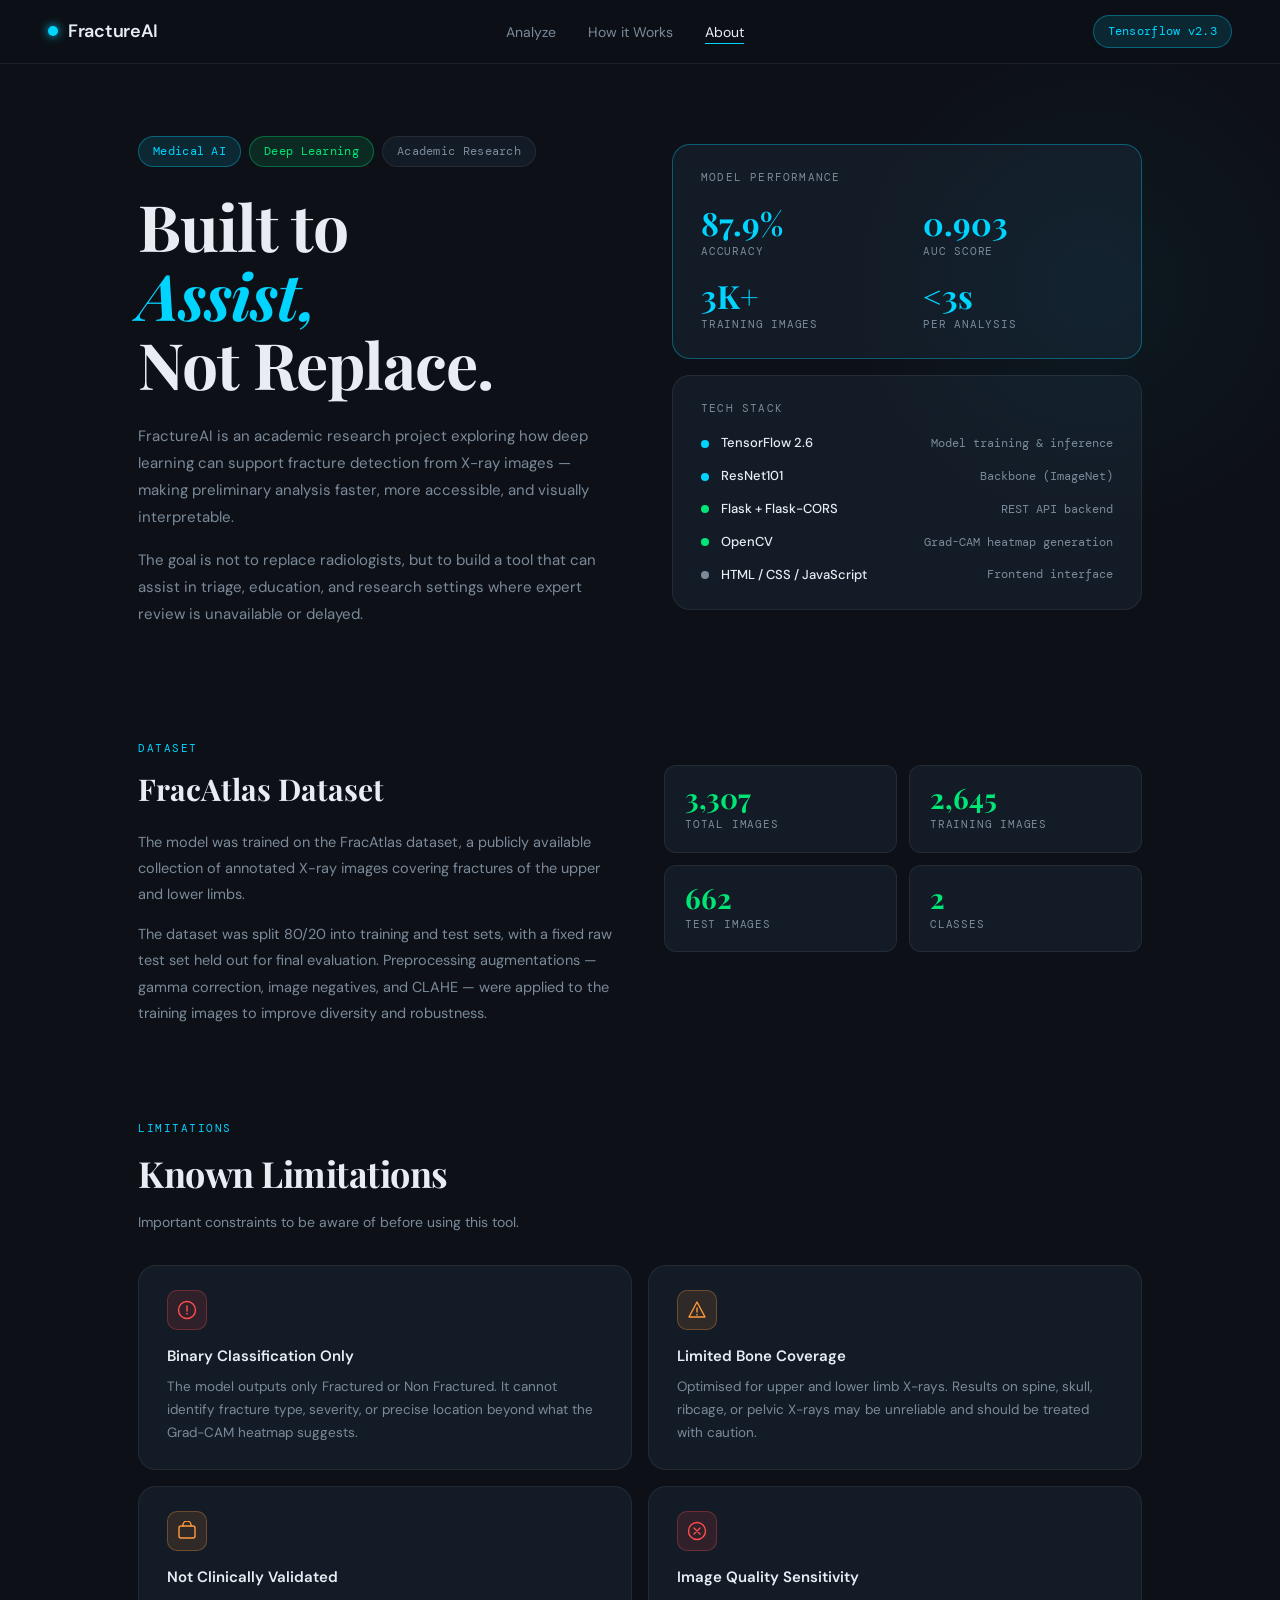
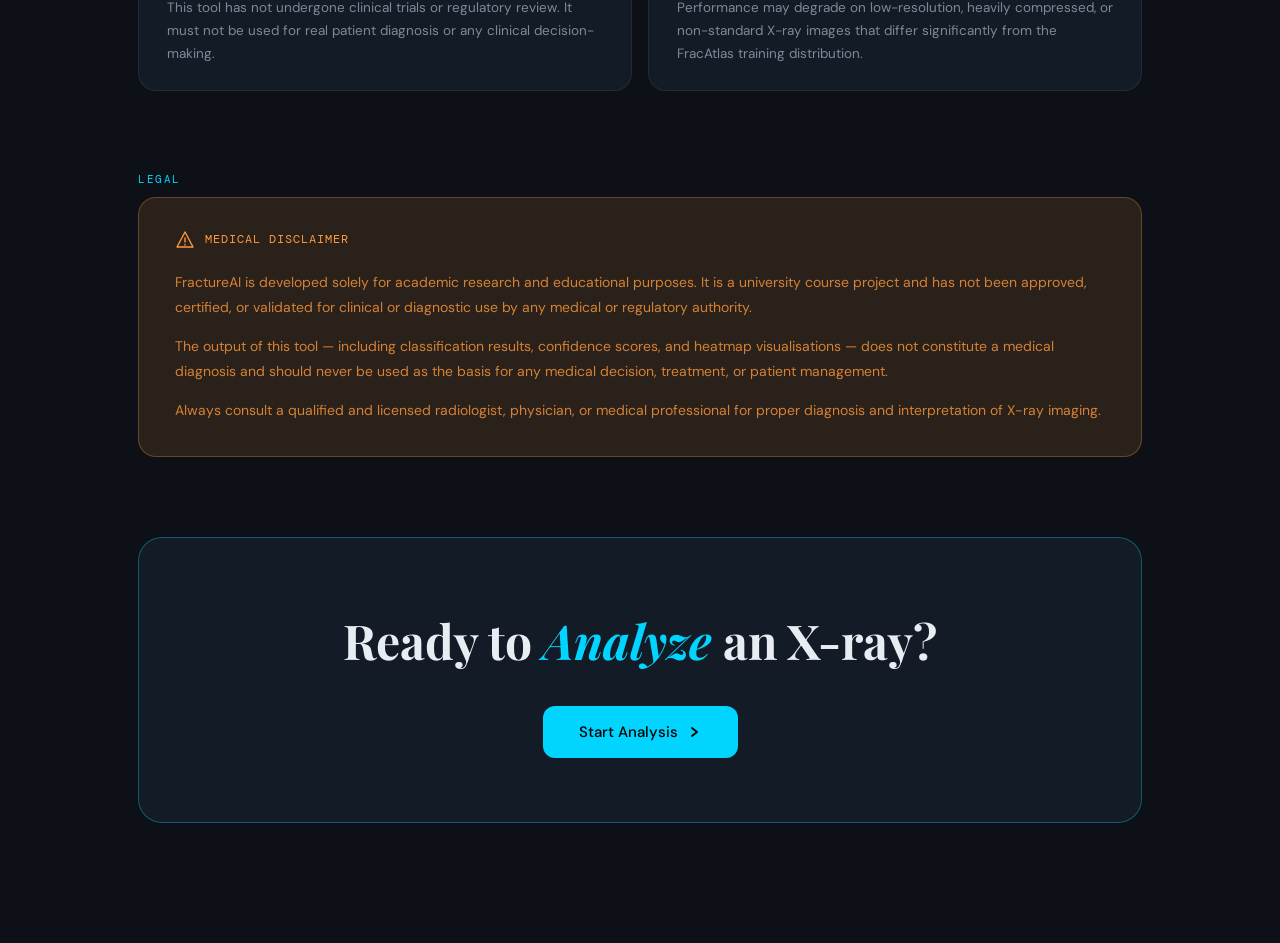
==== about.html @ 962eedee "Initial commit" ====
<!DOCTYPE html>
<html lang="en">
<head>
  <meta charset="UTF-8" />
  <meta name="viewport" content="width=device-width, initial-scale=1.0" />
  <title>FractureAI — About</title>
  <link rel="preconnect" href="https://fonts.googleapis.com" />
  <link href="https://fonts.googleapis.com/css2?family=Playfair+Display:ital,wght@0,700;1,700&family=DM+Mono:wght@400;500&family=DM+Sans:wght@300;400;500;600&display=swap" rel="stylesheet" />
  <link rel="stylesheet" href="style.css" />
  <link rel="stylesheet" href="about.css" />
</head>
<body>

  <!-- ── NAVBAR ── -->
  <nav class="navbar">
    <a class="logo" href="index.html">
      <span class="logo-dot"></span>
      FractureAI
    </a>
    <ul class="nav-links">
      <li><a href="index.html">Analyze</a></li>
      <li><a href="how-it-works.html">How it Works</a></li>
      <li><a href="about.html" class="active">About</a></li>
    </ul>
    <span class="tf-badge">Tensorflow v2.3</span>
  </nav>

  <main class="about-main">

    <!-- ── HERO ── -->
    <header class="about-hero">
      <div class="about-hero-left">
        <div class="about-tags">
          <span class="about-tag cyan-tag">Medical AI</span>
          <span class="about-tag green-tag">Deep Learning</span>
          <span class="about-tag muted-tag">Academic Research</span>
        </div>
        <h1>Built to<br><em>Assist,</em><br>Not Replace.</h1>
        <p class="about-intro">
          FractureAI is an academic research project exploring how deep learning
          can support fracture detection from X-ray images — making preliminary
          analysis faster, more accessible, and visually interpretable.
        </p>
        <p class="about-intro">
          The goal is not to replace radiologists, but to build a tool that can
          assist in triage, education, and research settings where expert review
          is unavailable or delayed.
        </p>
      </div>

      <div class="about-hero-right">
        <div class="metrics-card">
          <div class="metrics-card-label">Model Performance</div>
          <div class="metrics-grid">
            <div class="metric-item">
              <span class="metric-val">87.9%</span>
              <span class="metric-label">Accuracy</span>
            </div>
            <div class="metric-item">
              <span class="metric-val">0.903</span>
              <span class="metric-label">AUC Score</span>
            </div>
            <div class="metric-item">
              <span class="metric-val">3K+</span>
              <span class="metric-label">Training Images</span>
            </div>
            <div class="metric-item">
              <span class="metric-val">&lt;3s</span>
              <span class="metric-label">Per Analysis</span>
            </div>
          </div>
        </div>

        <div class="stack-card">
          <div class="stack-card-label">Tech Stack</div>
          <div class="stack-list">
            <div class="stack-item">
              <span class="stack-dot cyan"></span>
              <span class="stack-name">TensorFlow 2.6</span>
              <span class="stack-role">Model training &amp; inference</span>
            </div>
            <div class="stack-item">
              <span class="stack-dot cyan"></span>
              <span class="stack-name">ResNet101</span>
              <span class="stack-role">Backbone (ImageNet)</span>
            </div>
            <div class="stack-item">
              <span class="stack-dot green"></span>
              <span class="stack-name">Flask + Flask-CORS</span>
              <span class="stack-role">REST API backend</span>
            </div>
            <div class="stack-item">
              <span class="stack-dot green"></span>
              <span class="stack-name">OpenCV</span>
              <span class="stack-role">Grad-CAM heatmap generation</span>
            </div>
            <div class="stack-item">
              <span class="stack-dot muted"></span>
              <span class="stack-name">HTML / CSS / JavaScript</span>
              <span class="stack-role">Frontend interface</span>
            </div>
          </div>
        </div>
      </div>
    </header>

    <!-- ── DATASET ── -->
    <section class="about-section">
      <div class="about-section-label">Dataset</div>
      <div class="dataset-grid">
        <div class="dataset-text">
          <h2>FracAtlas Dataset</h2>
          <p>
            The model was trained on the FracAtlas dataset, a publicly available
            collection of annotated X-ray images covering fractures of the upper
            and lower limbs.
          </p>
          <p>
            The dataset was split 80/20 into training and test sets, with a fixed
            raw test set held out for final evaluation. Preprocessing augmentations
            — gamma correction, image negatives, and CLAHE — were applied to the
            training images to improve diversity and robustness.
          </p>
        </div>
        <div class="dataset-stats">
          <div class="dataset-stat-card">
            <span class="ds-val">3,307</span>
            <span class="ds-label">Total images</span>
          </div>
          <div class="dataset-stat-card">
            <span class="ds-val">2,645</span>
            <span class="ds-label">Training images</span>
          </div>
          <div class="dataset-stat-card">
            <span class="ds-val">662</span>
            <span class="ds-label">Test images</span>
          </div>
          <div class="dataset-stat-card">
            <span class="ds-val">2</span>
            <span class="ds-label">Classes</span>
          </div>
        </div>
      </div>
    </section>

    <!-- ── LIMITATIONS ── -->
    <section class="about-section">
      <div class="about-section-label">Limitations</div>
      <h2 class="section-h2">Known Limitations</h2>
      <p class="section-sub">Important constraints to be aware of before using this tool.</p>

      <div class="limits-grid">
        <div class="limit-card">
          <div class="limit-icon red-icon">
            <svg width="20" height="20" viewBox="0 0 20 20" fill="none">
              <circle cx="10" cy="10" r="8.5" stroke="currentColor" stroke-width="1.4"/>
              <path d="M10 6v5M10 13.5v.5" stroke="currentColor" stroke-width="1.5" stroke-linecap="round"/>
            </svg>
          </div>
          <h4>Binary Classification Only</h4>
          <p>The model outputs only Fractured or Non Fractured. It cannot identify fracture type, severity, or precise location beyond what the Grad-CAM heatmap suggests.</p>
        </div>

        <div class="limit-card">
          <div class="limit-icon orange-icon">
            <svg width="20" height="20" viewBox="0 0 20 20" fill="none">
              <path d="M10 2L2 17h16L10 2z" stroke="currentColor" stroke-width="1.4" stroke-linejoin="round" fill="none"/>
              <path d="M10 8v4M10 14.5v.5" stroke="currentColor" stroke-width="1.4" stroke-linecap="round"/>
            </svg>
          </div>
          <h4>Limited Bone Coverage</h4>
          <p>Optimised for upper and lower limb X-rays. Results on spine, skull, ribcage, or pelvic X-rays may be unreliable and should be treated with caution.</p>
        </div>

        <div class="limit-card">
          <div class="limit-icon orange-icon">
            <svg width="20" height="20" viewBox="0 0 20 20" fill="none">
              <rect x="2" y="5" width="16" height="12" rx="2" stroke="currentColor" stroke-width="1.4" fill="none"/>
              <path d="M6 5V4a4 4 0 018 0v1" stroke="currentColor" stroke-width="1.4" stroke-linecap="round"/>
            </svg>
          </div>
          <h4>Not Clinically Validated</h4>
          <p>This tool has not undergone clinical trials or regulatory review. It must not be used for real patient diagnosis or any clinical decision-making.</p>
        </div>

        <div class="limit-card">
          <div class="limit-icon red-icon">
            <svg width="20" height="20" viewBox="0 0 20 20" fill="none">
              <circle cx="10" cy="10" r="8.5" stroke="currentColor" stroke-width="1.4"/>
              <path d="M7 7l6 6M13 7l-6 6" stroke="currentColor" stroke-width="1.4" stroke-linecap="round"/>
            </svg>
          </div>
          <h4>Image Quality Sensitivity</h4>
          <p>Performance may degrade on low-resolution, heavily compressed, or non-standard X-ray images that differ significantly from the FracAtlas training distribution.</p>
        </div>
      </div>
    </section>

    <!-- ── DISCLAIMER ── -->
    <section class="about-section">
      <div class="about-section-label">Legal</div>
      <div class="full-disclaimer">
        <div class="disclaimer-header">
          <svg width="20" height="20" viewBox="0 0 20 20" fill="none">
            <path d="M10 2L2 17h16L10 2z" stroke="currentColor" stroke-width="1.4" stroke-linejoin="round" fill="none"/>
            <path d="M10 8v4M10 14.5v.5" stroke="currentColor" stroke-width="1.4" stroke-linecap="round"/>
          </svg>
          <span>Medical Disclaimer</span>
        </div>
        <p>
          FractureAI is developed solely for academic research and educational purposes.
          It is a university course project and has not been approved, certified, or
          validated for clinical or diagnostic use by any medical or regulatory authority.
        </p>
        <p>
          The output of this tool — including classification results, confidence scores,
          and heatmap visualisations — does not constitute a medical diagnosis and should
          never be used as the basis for any medical decision, treatment, or patient management.
        </p>
        <p>
          Always consult a qualified and licensed radiologist, physician, or medical
          professional for proper diagnosis and interpretation of X-ray imaging.
        </p>
      </div>
    </section>

    <!-- ── CTA ── -->
    <section class="about-cta">
      <h2>Ready to <em>Analyze</em> an X-ray?</h2>
      <a href="index.html" class="btn btn-cyan" style="text-decoration:none; display:inline-flex; align-items:center; gap:8px; padding:14px 36px; border-radius:12px;">
        Start Analysis
        <svg width="16" height="16" viewBox="0 0 16 16" fill="none">
          <path d="M6 4l5 4-5 4" stroke="currentColor" stroke-width="1.8" stroke-linecap="round" stroke-linejoin="round"/>
        </svg>
      </a>
    </section>

  </main>

</body>
</html>
---- style.css ----
/* =============================================
   FractureAI — style.css
   ============================================= */

/* ── Reset & Base ── */
*, *::before, *::after {
  box-sizing: border-box;
  margin: 0;
  padding: 0;
}

:root {
  --bg:           #0d1117;
  --bg-2:         #131b26;
  --bg-3:         #1a2332;
  --bg-4:         #1f2c3d;

  --cyan:         #00d4ff;
  --cyan-dim:     rgba(0, 212, 255, 0.12);
  --cyan-border:  rgba(0, 212, 255, 0.35);

  --green:        #00e676;
  --green-dim:    rgba(0, 230, 118, 0.12);
  --green-border: rgba(0, 230, 118, 0.35);

  --red:          #ff4d4d;
  --red-dim:      rgba(255, 77, 77, 0.12);
  --red-border:   rgba(255, 77, 77, 0.3);

  --orange:       #ff9a3c;
  --orange-dim:   rgba(255, 154, 60, 0.12);
  --orange-border:rgba(255, 154, 60, 0.3);

  --text:         #e8edf3;
  --text-muted:   #7b8a9a;
  --text-faint:   #4a5568;

  --border:       rgba(255, 255, 255, 0.07);
  --border-mid:   rgba(255, 255, 255, 0.12);

  --radius-sm:    8px;
  --radius-md:    12px;
  --radius-lg:    18px;
  --radius-xl:    24px;

  --font-display: 'Playfair Display', serif;
  --font-mono:    'DM Mono', monospace;
  --font-body:    'DM Sans', sans-serif;
}

html {
  scroll-behavior: smooth;
}

body {
  background-color: var(--bg);
  color: var(--text);
  font-family: var(--font-body);
  font-size: 16px;
  line-height: 1.6;
  min-height: 100vh;
  overflow-x: hidden;
}

/* ── Utility ── */
.hidden {
  display: none !important;
}

/* ── NAVBAR ── */
.navbar {
  position: sticky;
  top: 0;
  z-index: 200;
  display: flex;
  align-items: center;
  justify-content: space-between;
  padding: 0 48px;
  height: 64px;
  background: rgba(13, 17, 23, 0.88);
  backdrop-filter: blur(18px);
  -webkit-backdrop-filter: blur(18px);
  border-bottom: 1px solid var(--border);
}

.logo {
  display: flex;
  align-items: center;
  gap: 10px;
  font-size: 18px;
  font-weight: 600;
  letter-spacing: -0.3px;
  color: var(--text);
  text-decoration: none;
  transition: opacity 0.2s;
}

.logo:hover {
  opacity: 0.8;
}

.logo-dot {
  width: 10px;
  height: 10px;
  background: var(--cyan);
  border-radius: 50%;
  box-shadow: 0 0 10px var(--cyan);
  animation: glow-pulse 2.4s ease-in-out infinite;
}

.nav-links {
  display: flex;
  align-items: center;
  gap: 32px;
  list-style: none;
}

.nav-links a {
  color: var(--text-muted);
  text-decoration: none;
  font-size: 14px;
  font-weight: 400;
  transition: color 0.2s;
  padding-bottom: 2px;
  border-bottom: 1.5px solid transparent;
}

.nav-links a:hover {
  color: var(--text);
}

.nav-links a.active {
  color: var(--text);
  border-bottom-color: var(--cyan);
}

.tf-badge {
  padding: 6px 14px;
  border: 1px solid var(--cyan-border);
  border-radius: 20px;
  font-size: 12px;
  font-family: var(--font-mono);
  color: var(--cyan);
  background: var(--cyan-dim);
  letter-spacing: 0.3px;
}

/* ── HERO (Upload States) ── */
.hero {
  display: grid;
  grid-template-columns: 1fr 1fr;
  align-items: center;
  gap: 64px;
  padding: 64px 80px;
  min-height: calc(100vh - 64px);
  position: relative;
}

/* Ambient glow */
.hero::before {
  content: '';
  position: absolute;
  top: -150px;
  right: -100px;
  width: 550px;
  height: 550px;
  background: radial-gradient(circle, rgba(0, 212, 255, 0.055) 0%, transparent 70%);
  pointer-events: none;
}

.hero::after {
  content: '';
  position: absolute;
  bottom: -100px;
  left: -100px;
  width: 400px;
  height: 400px;
  background: radial-gradient(circle, rgba(0, 230, 118, 0.03) 0%, transparent 70%);
  pointer-events: none;
}

/* ── Hero Badge ── */
.hero-badge {
  display: inline-flex;
  align-items: center;
  gap: 8px;
  padding: 6px 14px;
  background: var(--green-dim);
  border: 1px solid var(--green-border);
  border-radius: 20px;
  font-size: 12px;
  font-family: var(--font-mono);
  color: var(--green);
  margin-bottom: 28px;
  letter-spacing: 0.2px;
}

.badge-dot {
  width: 7px;
  height: 7px;
  background: var(--green);
  border-radius: 50%;
  animation: glow-pulse 1.8s ease-in-out infinite;
}

/* ── Hero Heading ── */
.hero-left h1 {
  font-family: var(--font-display);
  font-size: clamp(52px, 5.5vw, 76px);
  font-weight: 700;
  line-height: 1.04;
  letter-spacing: -1.5px;
  margin-bottom: 24px;
  animation: fade-up 0.7s ease both;
}

.hero-left h1 em {
  font-style: italic;
  color: var(--cyan);
}

.hero-desc {
  font-size: 15.5px;
  color: var(--text-muted);
  max-width: 440px;
  margin-bottom: 40px;
  line-height: 1.75;
  animation: fade-up 0.7s 0.1s ease both;
}

/* ── Stats Row ── */
.stats-row {
  display: flex;
  align-items: center;
  gap: 32px;
  animation: fade-up 0.7s 0.2s ease both;
}

.stat {
  display: flex;
  flex-direction: column;
  gap: 4px;
}

.stat-val {
  font-family: var(--font-display);
  font-size: 34px;
  font-weight: 700;
  line-height: 1;
  color: var(--text);
}

.stat-label {
  font-family: var(--font-mono);
  font-size: 11px;
  color: var(--text-muted);
  text-transform: uppercase;
  letter-spacing: 1px;
}

.stat-divider {
  width: 1px;
  height: 40px;
  background: var(--border-mid);
}

/* ── Upload Card ── */
.upload-card {
  background: var(--bg-2);
  border: 1.5px dashed var(--cyan-border);
  border-radius: var(--radius-xl);
  padding: 40px 32px;
  text-align: center;
  transition: border-color 0.3s, background 0.3s;
  position: relative;
}

.upload-card.drag-over {
  border-color: var(--cyan);
  background: rgba(0, 212, 255, 0.05);
}

.upload-card.uploaded {
  border-style: solid;
  border-color: var(--green-border);
}

.upload-icon {
  width: 80px;
  height: 80px;
  background: var(--bg-3);
  border: 1px solid var(--cyan-border);
  border-radius: 16px;
  margin: 0 auto 20px;
  display: flex;
  align-items: center;
  justify-content: center;
  color: var(--cyan);
}

.upload-preview-box {
  width: 100%;
  height: 160px;
  background: var(--bg-3);
  border: 1px solid var(--border-mid);
  border-radius: 12px;
  margin-bottom: 16px;
  overflow: hidden;
  display: flex;
  align-items: center;
  justify-content: center;
}

.upload-preview-box img {
  width: 100%;
  height: 100%;
  object-fit: contain;
}

.upload-title {
  font-size: 17px;
  font-weight: 500;
  margin-bottom: 6px;
  color: var(--text);
}

.upload-sub {
  font-size: 13px;
  color: var(--text-muted);
  margin-bottom: 24px;
}

.upload-filename {
  font-size: 13px;
  font-family: var(--font-mono);
  color: var(--text-muted);
  margin-bottom: 16px;
  overflow: hidden;
  text-overflow: ellipsis;
  white-space: nowrap;
}

#fileInput {
  display: none;
}

.fmt-badge {
  display: inline-block;
  margin-top: 16px;
  padding: 4px 12px;
  background: var(--bg-3);
  border: 1px solid var(--border);
  border-radius: var(--radius-sm);
  font-size: 11px;
  font-family: var(--font-mono);
  color: var(--text-faint);
  letter-spacing: 0.5px;
}

/* ── Buttons ── */
.btn {
  display: inline-flex;
  align-items: center;
  justify-content: center;
  gap: 8px;
  padding: 13px 28px;
  border-radius: var(--radius-md);
  font-size: 15px;
  font-weight: 500;
  font-family: var(--font-body);
  cursor: pointer;
  border: none;
  transition: opacity 0.2s, transform 0.15s, background 0.2s;
}

.btn:active {
  transform: scale(0.97);
}

.btn-cyan {
  background: var(--cyan);
  color: #000;
}

.btn-cyan:hover {
  opacity: 0.88;
}

.btn-green {
  background: var(--green);
  color: #000;
  cursor: default;
}

.btn-outline {
  background: transparent;
  color: var(--text);
  border: 1px solid var(--cyan-border);
}

.btn-outline:hover {
  background: var(--cyan-dim);
}

.btn-full {
  width: 100%;
  margin-top: 16px;
}

/* ── ANALYZING SECTION ── */
.analyzing-wrap {
  padding: 56px 80px;
  min-height: calc(100vh - 64px);
  display: flex;
  flex-direction: column;
  gap: 48px;
}

.status-pill {
  display: inline-flex;
  align-items: center;
  gap: 8px;
  padding: 7px 16px;
  border-radius: 20px;
  font-size: 12px;
  font-family: var(--font-mono);
  width: fit-content;
  letter-spacing: 0.3px;
}

.cyan-pill {
  border: 1px solid var(--cyan-border);
  color: var(--cyan);
  background: var(--cyan-dim);
}

.green-pill {
  border: 1px solid var(--green-border);
  color: var(--green);
  background: var(--green-dim);
}

.pulse-dot {
  width: 7px;
  height: 7px;
  border-radius: 50%;
  animation: glow-pulse 1.5s ease-in-out infinite;
}

.pulse-dot.cyan { background: var(--cyan); }
.pulse-dot.green { background: var(--green); }

/* ── Nav Right ── */
.nav-right {
  display: flex;
  align-items: center;
  gap: 12px;
}

.nav-user {
  display: flex;
  align-items: center;
  gap: 7px;
  font-size: 13px;
  color: var(--text-muted);
  font-family: var(--font-mono);
}

.nav-user-dot {
  width: 7px;
  height: 7px;
  background: var(--green);
  border-radius: 50%;
  box-shadow: 0 0 6px var(--green);
}

.nav-login {
  font-size: 14px;
  color: var(--text-muted);
  text-decoration: none;
  transition: color 0.2s;
}
.nav-login:hover { color: var(--text); }

.btn-signup {
  padding: 7px 16px;
  background: var(--cyan);
  color: #000;
  border-radius: var(--radius-sm);
  font-size: 13px;
  font-weight: 600;
  text-decoration: none;
  transition: opacity 0.2s;
}
.btn-signup:hover { opacity: 0.85; }

.btn-logout {
  padding: 7px 14px;
  background: transparent;
  border: 1px solid var(--border-mid);
  border-radius: var(--radius-sm);
  color: var(--text-muted);
  font-size: 13px;
  cursor: pointer;
  font-family: var(--font-body);
  transition: all 0.2s;
}
.btn-logout:hover {
  border-color: var(--red-border);
  color: var(--red);
}

/* ── Analyzing grid — 4 columns to fill empty space ── */
.analyzing-grid {
  display: grid;
  grid-template-columns: 420px 240px 320px;
  gap: 40px;
  align-items: center;
  justify-content: center;
}

/* Mini stats under circle */
.analyzing-stats {
  display: none;
  flex-direction: column;
  gap: 10px;
  margin-top: 20px;
  width: 100%;
}
.analyzing-stat {
  display: flex;
  justify-content: space-between;
  align-items: center;
  padding: 8px 12px;
  background: var(--bg-3);
  border: 1px solid var(--border);
  border-radius: var(--radius-sm);
}
.analyzing-stat-label {
  font-family: var(--font-mono);
  font-size: 10px;
  letter-spacing: 0.8px;
  color: var(--text-faint);
  text-transform: uppercase;
}
.analyzing-stat-val {
  font-family: var(--font-mono);
  font-size: 11px;
  color: var(--cyan);
}

/* Info panel filling the right side */
.analyzing-info-panel {
  display: none;
}
.analyzing-info-title {
  font-family: var(--font-mono);
  font-size: 11px;
  letter-spacing: 1.2px;
  color: var(--text-muted);
  text-transform: uppercase;
  margin-bottom: 4px;
}
.analyzing-info-item {
  display: flex;
  gap: 14px;
  align-items: flex-start;
}
.analyzing-info-dot {
  flex-shrink: 0;
  width: 8px;
  height: 8px;
  background: var(--cyan);
  border-radius: 50%;
  margin-top: 5px;
  box-shadow: 0 0 6px var(--cyan);
}
.analyzing-info-head {
  font-size: 13px;
  font-weight: 600;
  color: var(--text);
  margin-bottom: 4px;
}
.analyzing-info-text {
  font-size: 12px;
  color: var(--text-muted);
  line-height: 1.6;
}
.analyzing-disclaimer {
  font-size: 11px;
  color: var(--text-faint);
  line-height: 1.6;
  padding-top: 12px;
  border-top: 1px solid var(--border);
  font-family: var(--font-mono);
}

/* Analyzing image box */
.analysis-img-box {
  background: var(--bg-2);
  border: 1px solid var(--cyan-border);
  border-radius: var(--radius-lg);
  overflow: hidden;
  aspect-ratio: 1;
  display: flex;
  align-items: center;
  justify-content: center;
  width: 100%;
  max-width: 420px;
  margin: 0 auto;
}

.analysis-img-box img {
  width: 100%;
  height: 100%;
  object-fit: contain;
}

/* Circle progress */
.progress-wrap {
  display: flex;
  flex-direction: column;
  align-items: center;
  justify-content: center;
  gap: 18px;
}

.circle-progress {
  position: relative;
  width: 210px;
  height: 210px;
}

.circle-svg {
  transform: rotate(-90deg);
  width: 100%;
  height: 100%;
}

.circle-track {
  fill: none;
  stroke: var(--bg-3);
  stroke-width: 8;
}

.circle-fill {
  fill: none;
  stroke: var(--cyan);
  stroke-width: 8;
  stroke-linecap: round;
  stroke-dasharray: 427.26;   /* 2π × 68 */
  stroke-dashoffset: 427.26;
  transition: stroke-dashoffset 0.45s ease;
}

.circle-inner {
  position: absolute;
  inset: 0;
  display: flex;
  align-items: center;
  justify-content: center;
}

.circle-pct {
  font-family: var(--font-display);
  font-size: 40px;
  font-weight: 700;
  color: var(--cyan);
}

.progress-label {
  font-family: var(--font-mono);
  font-size: 12px;
  color: var(--text-muted);
  text-align: center;
}

/* Steps checklist */
.steps-list {
  list-style: none;
  display: flex;
  flex-direction: column;
  gap: 16px;
  align-self: center;
  justify-self: start;
  width: 100%;
  max-width: 320px;
}

.step-item {
  display: flex;
  align-items: center;
  gap: 12px;
  font-family: var(--font-mono);
  font-size: 13px;
  color: var(--text-muted);
  transition: color 0.4s;
}

.step-item.done {
  color: var(--green);
}

.step-dot {
  flex-shrink: 0;
  width: 10px;
  height: 10px;
  border-radius: 50%;
  background: var(--bg-3);
  border: 1.5px solid var(--text-faint);
  transition: background 0.4s, border-color 0.4s, box-shadow 0.4s;
}

.step-item.done .step-dot {
  background: var(--green);
  border-color: var(--green);
  box-shadow: 0 0 8px rgba(0, 230, 118, 0.6);
}

/* Error box */
.error-box {
  display: flex;
  align-items: center;
  gap: 12px;
  padding: 14px 20px;
  background: var(--red-dim);
  border: 1px solid var(--red-border);
  border-radius: var(--radius-md);
  color: var(--red);
  font-size: 14px;
  max-width: 560px;
}

/* ── RESULT SECTION ── */
.result-wrap {
  padding: 56px 80px;
  min-height: calc(100vh - 64px);
  display: flex;
  flex-direction: column;
  gap: 36px;
}

.result-grid {
  display: grid;
  grid-template-columns: 340px 1fr;
  gap: 56px;
  align-items: start;
}

/* ── Three image panels ── */
.result-grid {
  display: grid;
  grid-template-columns: 1fr 380px;
  gap: 56px;
  align-items: start;
}

.image-panels {
  display: grid;
  grid-template-columns: repeat(3, 1fr);
  gap: 16px;
}

.img-panel {
  display: flex;
  flex-direction: column;
  align-items: center;
  gap: 10px;
}

.panel-img-box {
  width: 100%;
  aspect-ratio: 1;
  background: var(--bg-2);
  border: 1px solid var(--cyan-border);
  border-radius: var(--radius-lg);
  overflow: hidden;
  display: flex;
  align-items: center;
  justify-content: center;
  transition: box-shadow 0.3s;
}

.panel-img-box img {
  width: 100%;
  height: 100%;
  object-fit: contain;
}

.panel-img-box.lightboard-mode {
  background: #ffffff;
  border-color: rgba(255,255,255,0.4);
  box-shadow: 0 0 30px rgba(255,255,255,0.2), 0 0 60px rgba(255,255,255,0.08);
}

.panel-img-box.lightboard-mode img {
  filter: none;
}

.panel-label {
  font-family: var(--font-mono);
  font-size: 12px;
  color: var(--text-muted);
  text-align: center;
  letter-spacing: 0.5px;
  display: flex;
  flex-direction: column;
  align-items: center;
  gap: 2px;
}

.panel-sublabel {
  font-size: 10px;
  color: var(--text-faint);
  letter-spacing: 0.3px;
}

.fmt-badges {
  display: flex;
  gap: 6px;
  justify-content: center;
  margin-top: 16px;
}

.result-actions {
  display: flex;
  gap: 10px;
  margin-top: 14px;
}

.result-actions .btn {
  flex: 1;
  padding: 12px;
  font-size: 14px;
}

/* Result right column */
.result-right {
  display: flex;
  flex-direction: column;
  gap: 14px;
}

.score-card {
  background: var(--bg-2);
  border: 1px solid var(--cyan-border);
  border-radius: var(--radius-lg);
  padding: 24px 28px;
}

.card-label {
  font-family: var(--font-mono);
  font-size: 11px;
  letter-spacing: 1.2px;
  color: var(--text-muted);
  text-transform: uppercase;
  margin-bottom: 10px;
}

.score-value {
  font-family: var(--font-display);
  font-size: 52px;
  font-weight: 700;
  color: var(--green);
  line-height: 1;
  margin-bottom: 16px;
}

.score-bar-bg {
  height: 7px;
  background: var(--bg-3);
  border-radius: 4px;
  overflow: hidden;
}

.score-bar-fill {
  height: 100%;
  width: 0%;
  background: linear-gradient(90deg, var(--green), #00ffaa);
  border-radius: 4px;
  transition: width 1.2s cubic-bezier(0.25, 1, 0.5, 1);
}

.info-grid {
  display: grid;
  grid-template-columns: 1fr 1fr;
  gap: 12px;
}

.info-col {
  display: flex;
  flex-direction: column;
  gap: 12px;
}

.info-card {
  background: var(--bg-2);
  border: 1px solid var(--border);
  border-radius: var(--radius-md);
  padding: 18px 20px;
}

.info-value {
  font-size: 22px;
  font-weight: 600;
}

.info-value.cyan {
  color: var(--cyan);
}

.info-value.small {
  font-size: 17px;
}

.classification-badge {
  padding: 12px 20px;
  border-radius: var(--radius-sm);
  font-size: 20px;
  font-weight: 700;
  text-align: center;
  margin-top: 6px;
}

.classification-badge.fractured {
  background: var(--red-dim);
  border: 1px solid var(--red-border);
  color: var(--red);
}

.classification-badge.non-fractured {
  background: var(--green-dim);
  border: 1px solid var(--green-border);
  color: var(--green);
}

.disclaimer-card {
  background: var(--orange-dim);
  border: 1px solid var(--orange-border);
  border-radius: var(--radius-md);
  padding: 18px 20px;
}

.disclaimer-title {
  font-family: var(--font-mono);
  font-size: 11px;
  letter-spacing: 1px;
  color: var(--orange);
  text-transform: uppercase;
  margin-bottom: 8px;
}

.disclaimer-text {
  font-size: 12.5px;
  color: rgba(255, 154, 60, 0.75);
  line-height: 1.65;
}

/* ── ANIMATIONS ── */
@keyframes glow-pulse {
  0%, 100% { opacity: 1; transform: scale(1); }
  50%       { opacity: 0.55; transform: scale(0.82); }
}

@keyframes fade-up {
  from { opacity: 0; transform: translateY(18px); }
  to   { opacity: 1; transform: translateY(0); }
}

/* ── RESPONSIVE ── */
@media (max-width: 1024px) {
  .hero {
    grid-template-columns: 1fr;
    padding: 48px 40px;
    gap: 40px;
  }

  .analyzing-grid {
    grid-template-columns: 1fr 1fr;
    justify-items: center;
  }

  .analysis-img-box {
    grid-column: span 2;
    max-width: 360px;
    margin: 0 auto;
    width: 100%;
  }

  .steps-list {
    grid-column: span 2;
    justify-self: center;
    max-width: 520px;
  }

  .result-grid {
    grid-template-columns: 1fr;
  }

  .image-panels {
    grid-template-columns: repeat(3, 1fr);
  }
}

@media (max-width: 768px) {
  .navbar { padding: 0 24px; }
  .nav-links { gap: 20px; }
  .hero { padding: 36px 24px; }
  .analyzing-wrap, .result-wrap { padding: 36px 24px; }

  .analyzing-grid {
    grid-template-columns: 1fr;
  }

  .analysis-img-box {
    grid-column: span 1;
    max-width: 100%;
  }

  .analyzing-info-panel { grid-column: span 1; }
  .image-panels { grid-template-columns: 1fr; }
  .info-grid { grid-template-columns: 1fr; }
}
---- about.css ----
/* =============================================
   FractureAI — about.css
   ============================================= */

/* ── Page layout ── */
.about-main {
  max-width: 1100px;
  margin: 0 auto;
  padding: 72px 48px 120px;
}

/* ── Hero ── */
.about-hero {
  display: grid;
  grid-template-columns: 1fr 1fr;
  gap: 64px;
  align-items: start;
  margin-bottom: 96px;
  position: relative;
}

.about-hero::before {
  content: '';
  position: absolute;
  top: -100px;
  right: -200px;
  width: 500px;
  height: 500px;
  background: radial-gradient(circle, rgba(0, 212, 255, 0.045) 0%, transparent 70%);
  pointer-events: none;
}

/* Tags */
.about-tags {
  display: flex;
  flex-wrap: wrap;
  gap: 8px;
  margin-bottom: 24px;
}

.about-tag {
  padding: 5px 14px;
  border-radius: 20px;
  font-size: 12px;
  font-family: var(--font-mono);
  letter-spacing: 0.3px;
}

.cyan-tag {
  background: var(--cyan-dim);
  border: 1px solid var(--cyan-border);
  color: var(--cyan);
}

.green-tag {
  background: var(--green-dim);
  border: 1px solid var(--green-border);
  color: var(--green);
}

.muted-tag {
  background: var(--bg-2);
  border: 1px solid var(--border);
  color: var(--text-muted);
}

/* Heading */
.about-hero-left h1 {
  font-family: var(--font-display);
  font-size: clamp(44px, 5vw, 64px);
  font-weight: 700;
  line-height: 1.08;
  letter-spacing: -1px;
  margin-bottom: 24px;
}

.about-hero-left h1 em {
  font-style: italic;
  color: var(--cyan);
}

.about-intro {
  font-size: 15px;
  color: var(--text-muted);
  line-height: 1.8;
  margin-bottom: 16px;
  max-width: 480px;
}

/* Right column cards */
.about-hero-right {
  display: flex;
  flex-direction: column;
  gap: 16px;
  padding-top: 8px;
}

/* Metrics card */
.metrics-card {
  background: var(--bg-2);
  border: 1px solid var(--cyan-border);
  border-radius: var(--radius-lg);
  padding: 24px 28px;
}

.metrics-card-label {
  font-family: var(--font-mono);
  font-size: 11px;
  letter-spacing: 1.2px;
  text-transform: uppercase;
  color: var(--text-muted);
  margin-bottom: 20px;
}

.metrics-grid {
  display: grid;
  grid-template-columns: 1fr 1fr;
  gap: 20px 32px;
}

.metric-item {
  display: flex;
  flex-direction: column;
  gap: 4px;
}

.metric-val {
  font-family: var(--font-display);
  font-size: 32px;
  font-weight: 700;
  color: var(--cyan);
  line-height: 1;
}

.metric-label {
  font-family: var(--font-mono);
  font-size: 11px;
  color: var(--text-muted);
  text-transform: uppercase;
  letter-spacing: 0.8px;
}

/* Stack card */
.stack-card {
  background: var(--bg-2);
  border: 1px solid var(--border);
  border-radius: var(--radius-lg);
  padding: 24px 28px;
}

.stack-card-label {
  font-family: var(--font-mono);
  font-size: 11px;
  letter-spacing: 1.2px;
  text-transform: uppercase;
  color: var(--text-muted);
  margin-bottom: 16px;
}

.stack-list {
  display: flex;
  flex-direction: column;
  gap: 12px;
}

.stack-item {
  display: flex;
  align-items: center;
  gap: 12px;
}

.stack-dot {
  width: 8px;
  height: 8px;
  border-radius: 50%;
  flex-shrink: 0;
}

.stack-dot.cyan  { background: var(--cyan); }
.stack-dot.green { background: var(--green); }
.stack-dot.muted { background: var(--text-muted); }

.stack-name {
  font-size: 13px;
  font-weight: 500;
  color: var(--text);
  flex: 1;
}

.stack-role {
  font-size: 12px;
  font-family: var(--font-mono);
  color: var(--text-muted);
}

/* ── Sections shared ── */
.about-section {
  margin-bottom: 80px;
}

.about-section-label {
  font-family: var(--font-mono);
  font-size: 11px;
  letter-spacing: 1.5px;
  text-transform: uppercase;
  color: var(--cyan);
  margin-bottom: 8px;
}

.section-h2 {
  font-family: var(--font-display);
  font-size: 36px;
  font-weight: 700;
  letter-spacing: -0.5px;
  margin-bottom: 8px;
}

.section-sub {
  font-size: 14px;
  color: var(--text-muted);
  margin-bottom: 32px;
}

/* ── Dataset ── */
.dataset-grid {
  display: grid;
  grid-template-columns: 1fr 1fr;
  gap: 48px;
  align-items: start;
}

.dataset-text h2 {
  font-family: var(--font-display);
  font-size: 30px;
  font-weight: 700;
  margin-bottom: 16px;
}

.dataset-text p {
  font-size: 14.5px;
  color: var(--text-muted);
  line-height: 1.8;
  margin-bottom: 14px;
}

.dataset-stats {
  display: grid;
  grid-template-columns: 1fr 1fr;
  gap: 12px;
}

.dataset-stat-card {
  background: var(--bg-2);
  border: 1px solid var(--border);
  border-radius: var(--radius-md);
  padding: 18px 20px;
  display: flex;
  flex-direction: column;
  gap: 4px;
}

.ds-val {
  font-family: var(--font-display);
  font-size: 28px;
  font-weight: 700;
  color: var(--green);
  line-height: 1;
}

.ds-label {
  font-family: var(--font-mono);
  font-size: 11px;
  color: var(--text-muted);
  text-transform: uppercase;
  letter-spacing: 0.8px;
}

/* ── Limitations ── */
.limits-grid {
  display: grid;
  grid-template-columns: 1fr 1fr;
  gap: 16px;
}

.limit-card {
  background: var(--bg-2);
  border: 1px solid var(--border);
  border-radius: var(--radius-lg);
  padding: 24px 28px;
  transition: border-color 0.3s;
}

.limit-card:hover {
  border-color: var(--border-mid);
}

.limit-icon {
  width: 40px;
  height: 40px;
  border-radius: 10px;
  display: flex;
  align-items: center;
  justify-content: center;
  margin-bottom: 14px;
}

.red-icon {
  background: var(--red-dim);
  border: 1px solid var(--red-border);
  color: var(--red);
}

.orange-icon {
  background: var(--orange-dim);
  border: 1px solid var(--orange-border);
  color: var(--orange);
}

.limit-card h4 {
  font-size: 15px;
  font-weight: 600;
  color: var(--text);
  margin-bottom: 8px;
}

.limit-card p {
  font-size: 13.5px;
  color: var(--text-muted);
  line-height: 1.7;
}

/* ── Full disclaimer ── */
.full-disclaimer {
  background: var(--orange-dim);
  border: 1px solid var(--orange-border);
  border-radius: var(--radius-lg);
  padding: 32px 36px;
}

.disclaimer-header {
  display: flex;
  align-items: center;
  gap: 10px;
  font-family: var(--font-mono);
  font-size: 12px;
  letter-spacing: 1px;
  text-transform: uppercase;
  color: var(--orange);
  margin-bottom: 20px;
}

.full-disclaimer p {
  font-size: 14px;
  color: rgba(255, 154, 60, 0.8);
  line-height: 1.8;
  margin-bottom: 14px;
}

.full-disclaimer p:last-child {
  margin-bottom: 0;
}

/* ── CTA ── */
.about-cta {
  text-align: center;
  background: var(--bg-2);
  border: 1px solid var(--cyan-border);
  border-radius: var(--radius-xl);
  padding: 64px 48px;
}

.about-cta h2 {
  font-family: var(--font-display);
  font-size: clamp(32px, 4vw, 48px);
  font-weight: 700;
  margin-bottom: 28px;
}

.about-cta h2 em {
  font-style: italic;
  color: var(--cyan);
}

/* ── Responsive ── */
@media (max-width: 900px) {
  .about-main {
    padding: 48px 24px 80px;
  }

  .about-hero {
    grid-template-columns: 1fr;
    gap: 40px;
  }

  .dataset-grid {
    grid-template-columns: 1fr;
    gap: 32px;
  }

  .limits-grid {
    grid-template-columns: 1fr;
  }
}

@media (max-width: 600px) {
  .metrics-grid {
    grid-template-columns: 1fr 1fr;
    gap: 16px;
  }

  .dataset-stats {
    grid-template-columns: 1fr 1fr;
  }
}
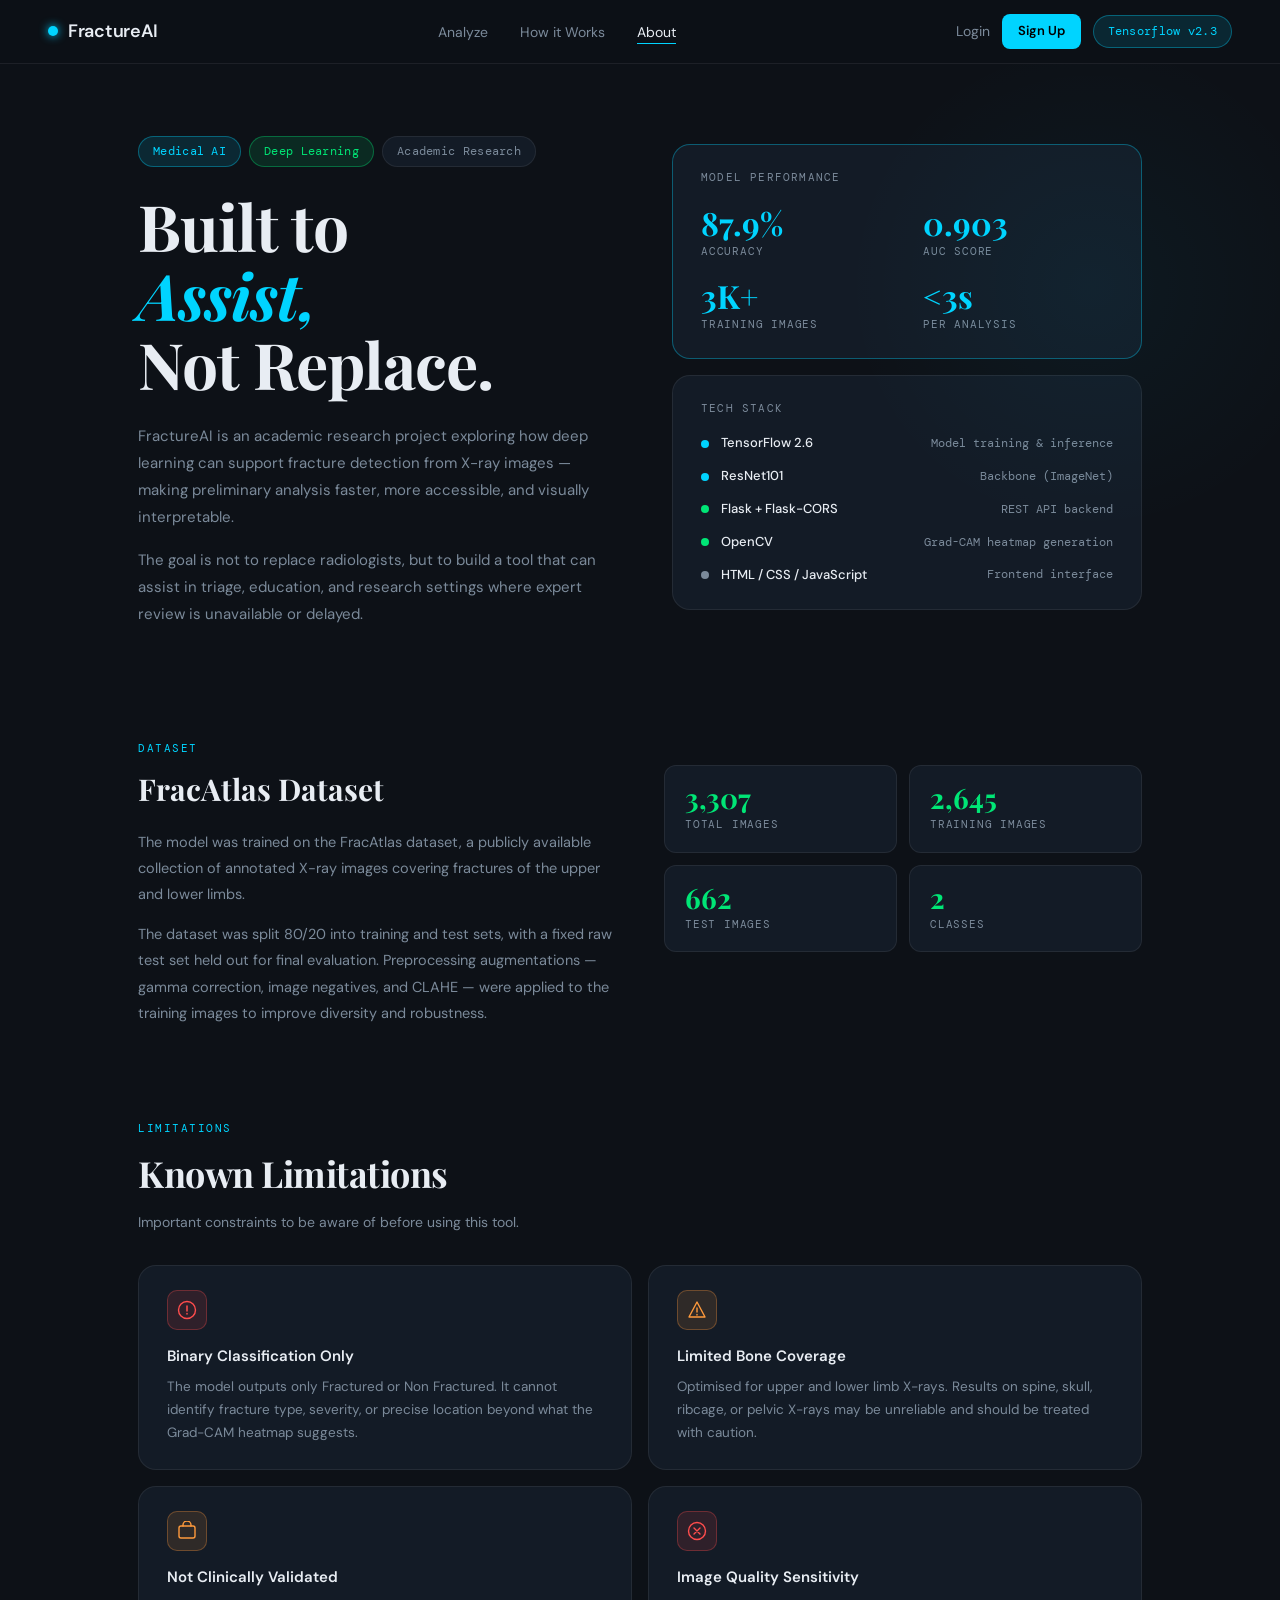
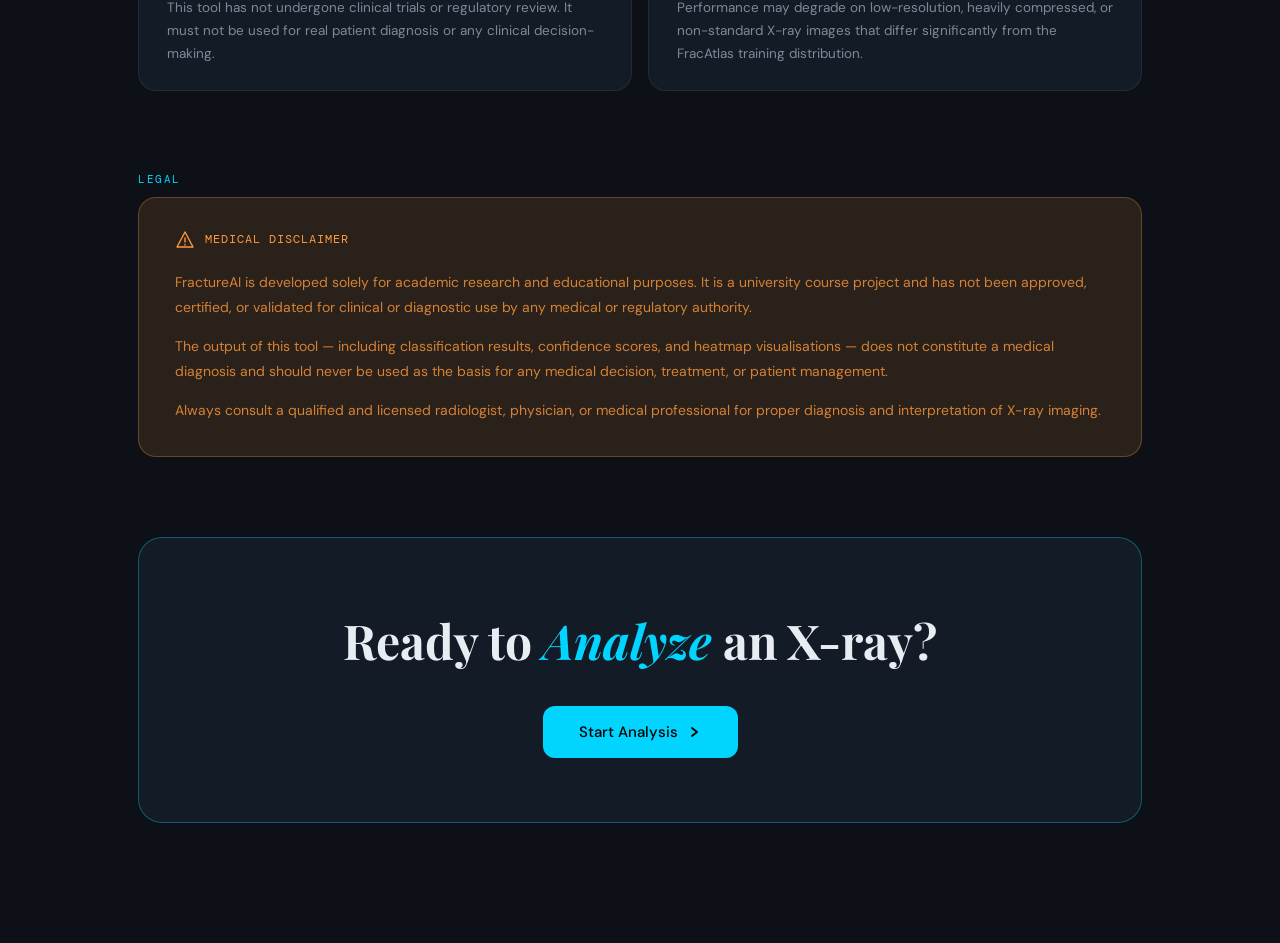
==== commit 009ca0d8: "Fix" ====
--- a/about.html
+++ b/about.html
@@ -22,7 +22,9 @@
       <li><a href="how-it-works.html">How it Works</a></li>
       <li><a href="about.html" class="active">About</a></li>
     </ul>
-    <span class="tf-badge">Tensorflow v2.3</span>
+    <div class="nav-right">
+      <span class="tf-badge">Tensorflow v2.3</span>
+    </div>
   </nav>
 
   <main class="about-main">
@@ -237,5 +239,6 @@
 
   </main>
 
+  <script src="auth.js"></script>
 </body>
 </html>
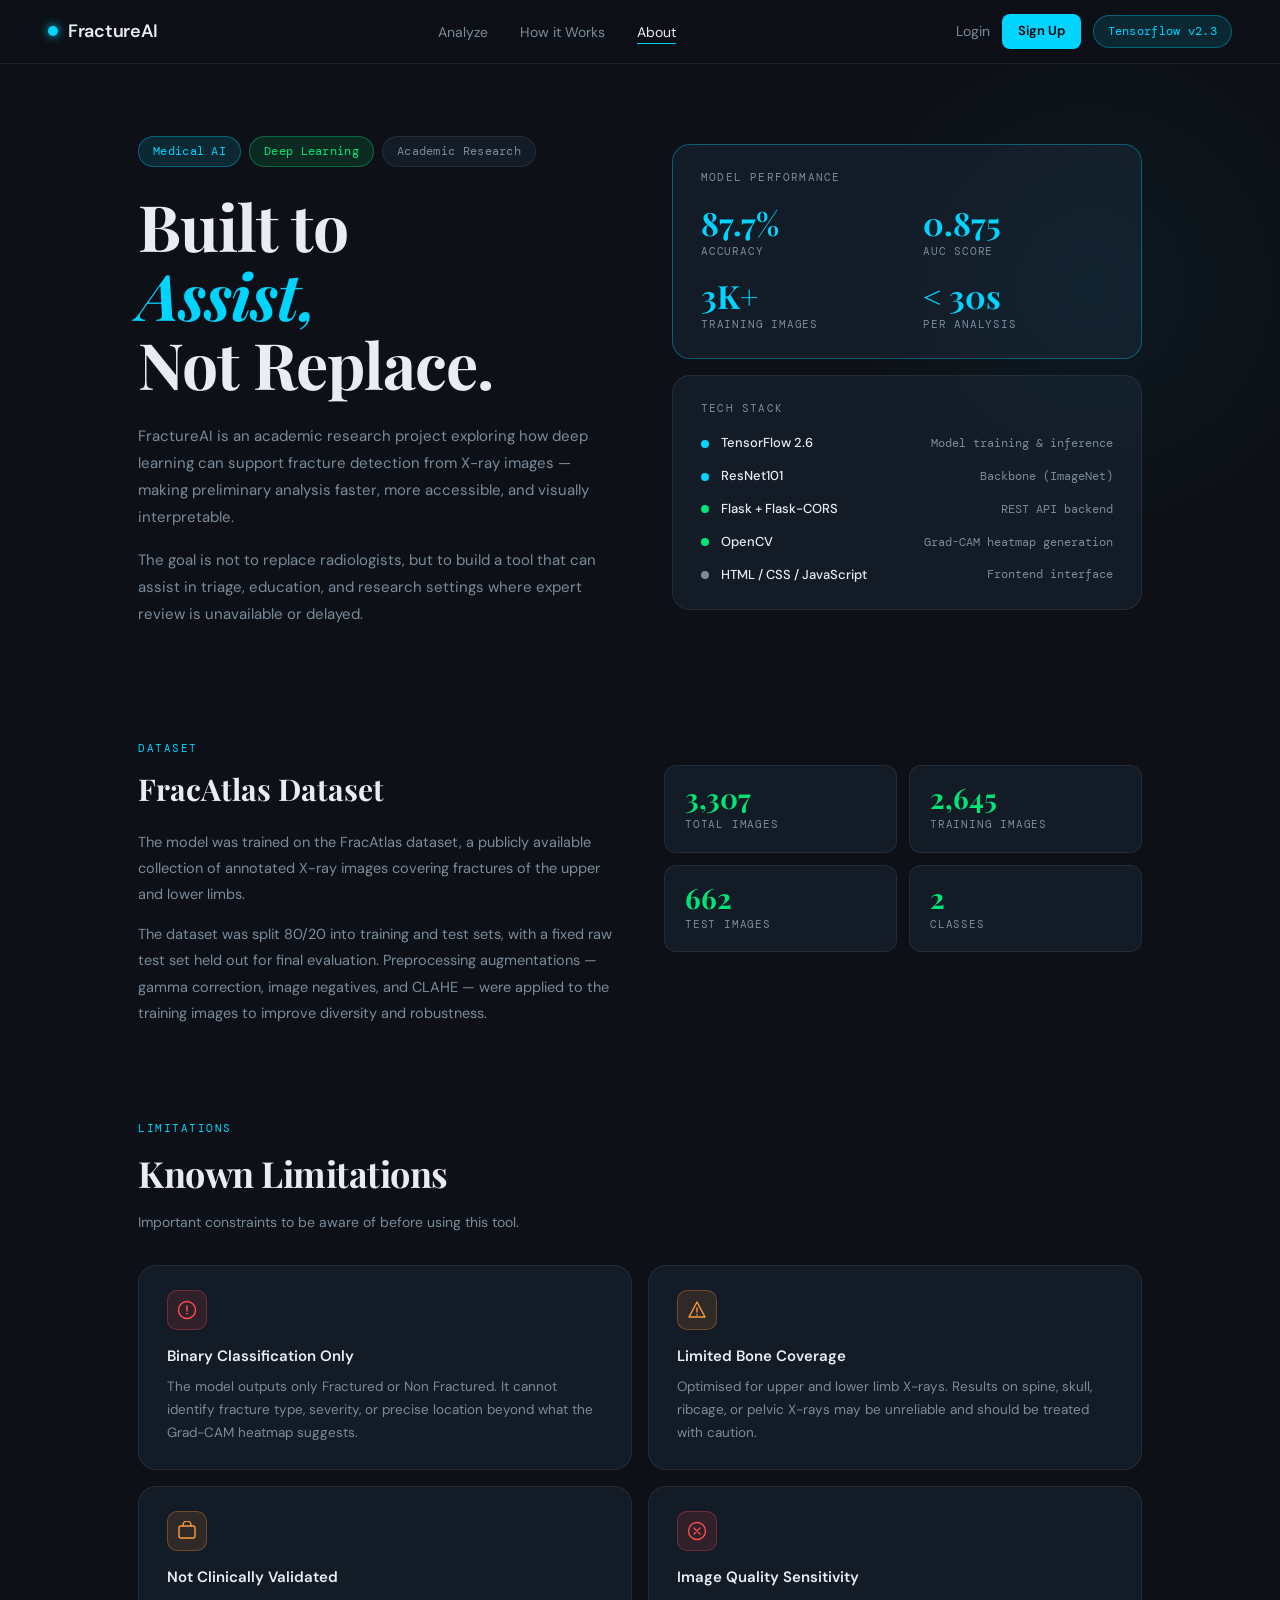
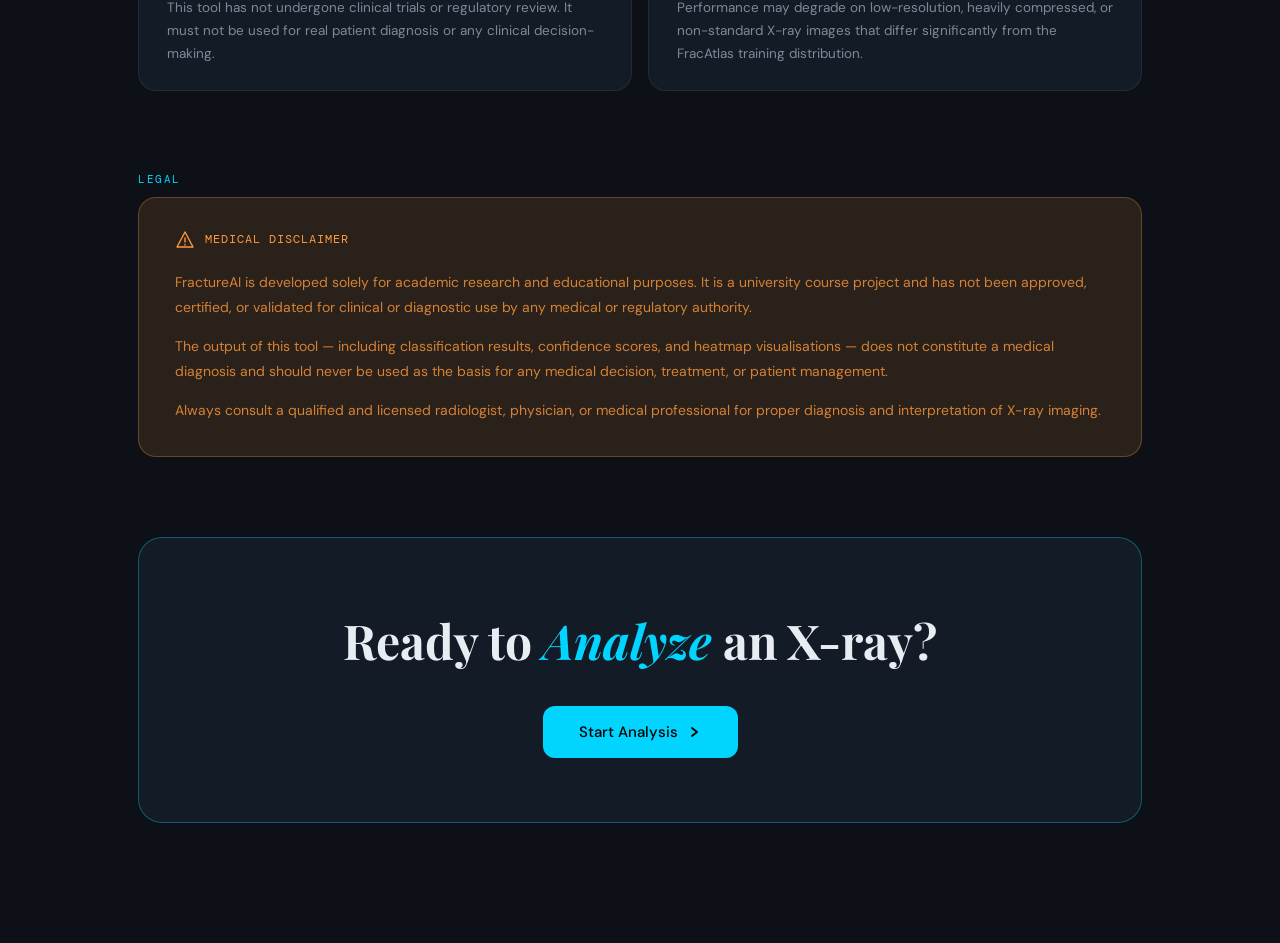
==== commit ed121c95: "c" ====
--- a/about.html
+++ b/about.html
@@ -55,11 +55,11 @@
           <div class="metrics-card-label">Model Performance</div>
           <div class="metrics-grid">
             <div class="metric-item">
-              <span class="metric-val">87.9%</span>
+              <span class="metric-val">87.7%</span>
               <span class="metric-label">Accuracy</span>
             </div>
             <div class="metric-item">
-              <span class="metric-val">0.903</span>
+              <span class="metric-val">0.875</span>
               <span class="metric-label">AUC Score</span>
             </div>
             <div class="metric-item">
@@ -67,7 +67,7 @@
               <span class="metric-label">Training Images</span>
             </div>
             <div class="metric-item">
-              <span class="metric-val">&lt;3s</span>
+              <span class="metric-val">&lt; 30s</span>
               <span class="metric-label">Per Analysis</span>
             </div>
           </div>
